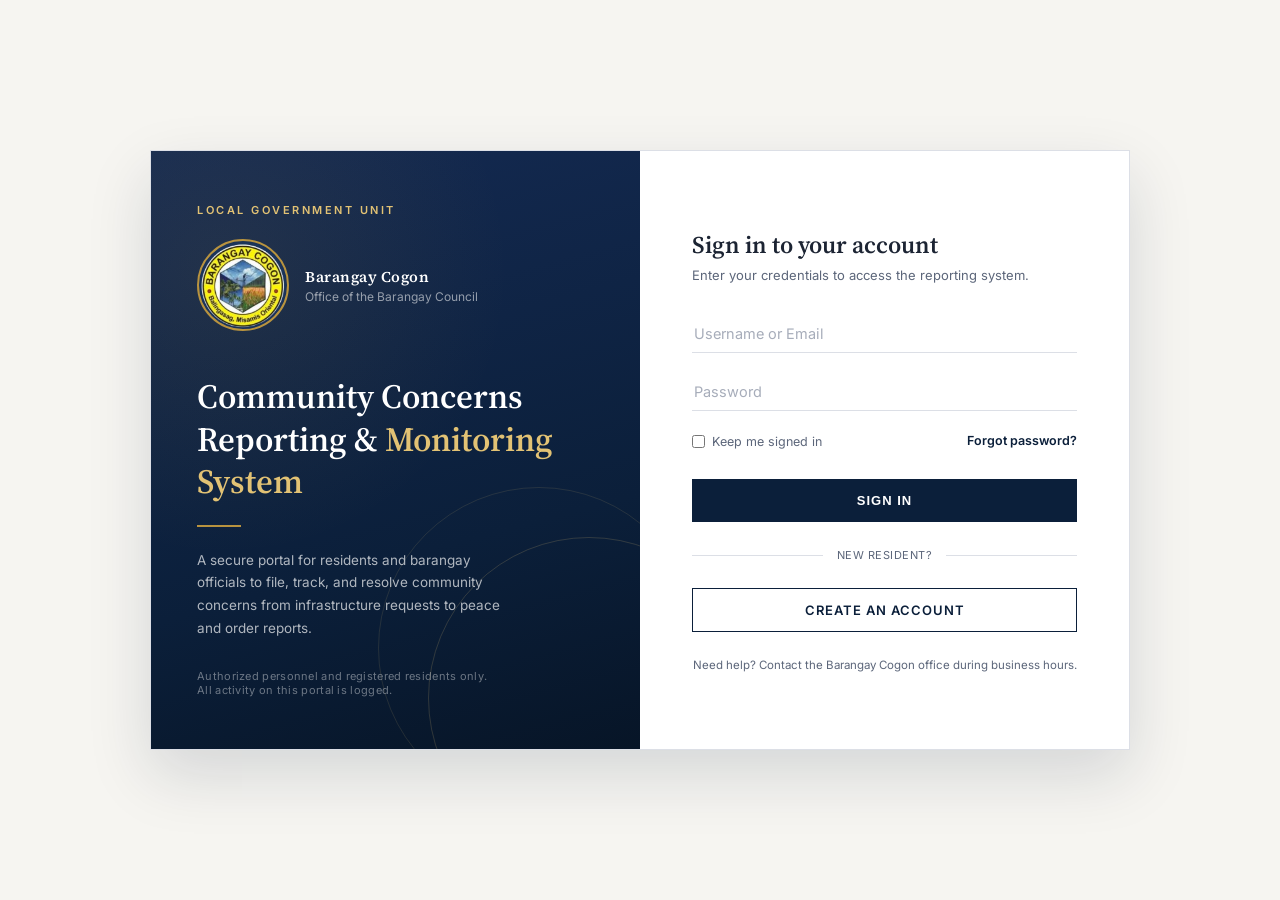
==== index.html @ b7ef54df "partial" ====
<!DOCTYPE html>
<html lang="en">
<head>
<meta charset="UTF-8">
<meta name="viewport" content="width=device-width, initial-scale=1.0">

<title>Barangay Cogon | Community Concerns Reporting and Monitoring System</title>

<link rel="preconnect" href="https://fonts.googleapis.com">
<link rel="preconnect" href="https://fonts.gstatic.com" crossorigin>

<link href="https://fonts.googleapis.com/css2?family=Source+Serif+4:wght@500;600;700&family=Inter:wght@400;500;600;700&display=swap" rel="stylesheet">

<link rel="stylesheet" href="index.css">

</head>
<body>

<div class="portal">

    <div class="institutional">
        <div>
            <div class="eyebrow">Local Government Unit</div>

            <div class="crest-row">
                <div class="crest">
                    <img src="logo.png"
                         alt="Barangay Cogon Seal"
                         onerror="handleCrestError(this)">
                    <div class="crest-fallback" style="display:none;">
                        BRGY<br>COGON
                    </div>
                </div>

                <div>
                    <div class="org-name">Barangay Cogon</div>
                    <div class="org-sub">Office of the Barangay Council</div>
                </div>
            </div>

            <div class="headline">
                Community Concerns Reporting &
                <em>Monitoring System</em>
            </div>

            <div class="rule"></div>

            <p class="lede">
                A secure portal for residents and barangay officials
                to file, track, and resolve community concerns from
                infrastructure requests to peace and order reports.
            </p>
        </div>

        <div class="footnote">
            Authorized personnel and registered residents only.<br>
            All activity on this portal is logged.
        </div>
    </div>

    <div class="form-panel">

        <div class="form-heading">
            Sign in to your account
        </div>

        <p class="form-sub">
            Enter your credentials to access the reporting system.
        </p>    

        <form id="loginForm">

            <div class="field">
                
                <input
                    type="text"
                    id="username"
                    placeholder="Username or Email"
                    required>
            </div>

            <div class="field">
                
                <input
                    type="password"
                    id="password"
                    placeholder="Password"
                    required>
            </div>

            <div class="row-between">
                <label class="remember">
                    <input type="checkbox" id="remember">
                    Keep me signed in
                </label>

                <a href="#" class="forgot">
                    Forgot password?
                </a>
            </div>

            <button type="submit" class="btn-primary">
                Sign In
            </button>

        </form>

        <div class="divider">
            <div class="line"></div>
            <span>NEW RESIDENT?</span>
            <div class="line"></div>
        </div>

        <!-- Link to Registration Page -->
        <a href="regis.html" class="btn-secondary"
           style="display:block; text-align:center; text-decoration:none;">
            Create an account
        </a>

        <p class="helper">
            Need help? Contact the Barangay Cogon office during business hours.
        </p>

    </div>

</div>

<script>
function handleCrestError(img) {
    img.style.display = "none";
    const fallback = img.nextElementSibling;
    if (fallback) {
        fallback.style.display = "flex";
        fallback.style.justifyContent = "center";
        fallback.style.alignItems = "center";
    }
}

document.getElementById("loginForm").addEventListener("submit", function(e){
    e.preventDefault();

    // Replace this with your actual login logic
    alert("Login successful!");
});
</script>

</body>
</html>
---- index.css ----
:root {
  --navy-deep: #0b1f3a;
  --navy-mid: #142a52;
  --gold: #b8933f;
  --gold-light: #e2c274;
  --paper: #f6f5f1;
  --ink: #1c2433;
  --slate: #5c667a;
  --hairline: #dcdfe6;
}

* {
  margin: 0;
  padding: 0;
  box-sizing: border-box;
}

body {
  font-family: 'Inter', Arial, sans-serif;
  background-color: var(--paper);
  color: var(--ink);
  min-height: 100vh;
  display: flex;
  align-items: center;
  justify-content: center;
  padding: 24px;
}

.portal {
  width: 100%;
  max-width: 980px;
  min-height: 600px;
  background: #ffffff;
  display: grid;
  grid-template-columns: 1fr 1fr;
  border: 1px solid var(--hairline);
  box-shadow: 0 25px 60px rgba(11, 31, 58, 0.14);
  position: relative;
}

/* ---------------- Left / Institutional panel ---------------- */
.institutional {
  background:
    radial-gradient(circle at 15% 20%, rgba(184,147,63,0.10), transparent 45%),
    linear-gradient(165deg, var(--navy-mid) 0%, var(--navy-deep) 65%, #071527 100%);
  color: #fff;
  padding: 52px 46px;
  display: flex;
  flex-direction: column;
  justify-content: space-between;
  position: relative;
  overflow: hidden;
}

.institutional::before {
  content: "";
  position: absolute;
  right: -110px;
  bottom: -110px;
  width: 320px;
  height: 320px;
  border-radius: 50%;
  border: 1.5px solid rgba(226, 194, 116, 0.18);
}

.institutional::after {
  content: "";
  position: absolute;
  right: -60px;
  bottom: -60px;
  width: 320px;
  height: 320px;
  border-radius: 50%;
  border: 1.5px solid rgba(226, 194, 116, 0.12);
}

.eyebrow {
  font-size: 11px;
  letter-spacing: 2.5px;
  text-transform: uppercase;
  color: var(--gold-light);
  font-weight: 600;
}

.crest-row {
  display: flex;
  align-items: center;
  gap: 16px;
  margin-top: 22px;
}

.crest {
  width: 92px;
  height: 92px;
  border-radius: 50%;
  flex-shrink: 0;
  background: radial-gradient(circle, #3a5a8a 0%, #1c355c 65%, #0b1f3a 100%);
  border: 2px solid var(--gold);
  display: flex;
  align-items: center;
  justify-content: center;
  position: relative;
}

.crest img {
  width: 100%;
  height: 100%;
  object-fit: cover;
  border-radius: 50%;
}

.crest-fallback {
  font-family: 'Source Serif 4', serif;
  font-size: 11px;
  font-weight: 600;
  letter-spacing: 0.5px;
  text-align: center;
  line-height: 1.2;
}

.org-name {
  font-family: 'Source Serif 4', serif;
  font-size: 15px;
  font-weight: 600;
  letter-spacing: 0.5px;
}

.org-sub {
  font-size: 12px;
  color: rgba(255,255,255,0.55);
  margin-top: 2px;
}

.headline {
  font-family: 'Source Serif 4', serif;
  font-size: 34px;
  line-height: 1.25;
  font-weight: 600;
  margin-top: 44px;
  max-width: 360px;
  position: relative;
  z-index: 1;
}

.headline em {
  font-style: normal;
  color: var(--gold-light);
}

.rule {
  width: 44px;
  height: 2px;
  background: var(--gold);
  margin: 22px 0;
}

.lede {
  font-size: 13.5px;
  line-height: 1.7;
  color: rgba(255,255,255,0.68);
  max-width: 320px;
  position: relative;
  z-index: 1;
}

.footnote {
  font-size: 11px;
  color: rgba(255,255,255,0.4);
  letter-spacing: 0.3px;
  position: relative;
  z-index: 1;
}

/* ---------------- Right / Form panel ---------------- */
.form-panel {
  padding: 56px 52px;
  display: flex;
  flex-direction: column;
  justify-content: center;
}

.form-heading {
  font-family: 'Source Serif 4', serif;
  font-size: 24px;
  font-weight: 600;
  color: var(--ink);
}

.form-sub {
  font-size: 13px;
  color: var(--slate);
  margin-top: 6px;
  margin-bottom: 34px;
}

.field {
  margin-bottom: 22px;
}

.field label {
  display: block;
  font-size: 11.5px;
  font-weight: 600;
  letter-spacing: 0.4px;
  text-transform: uppercase;
  color: var(--slate);
  margin-bottom: 8px;
}

.field input {
  width: 100%;
  border: none;
  border-bottom: 1.5px solid var(--hairline);
  padding: 8px 2px 10px;
  font-size: 14.5px;
  font-family: 'Inter', sans-serif;
  color: var(--ink);
  outline: none;
  background: transparent;
  transition: border-color 0.2s ease;
}

.field input::placeholder {
  color: #a7adba;
}

.field input:focus {
  border-bottom-color: var(--gold);
}

.row-between {
  display: flex;
  align-items: center;
  justify-content: space-between;
  font-size: 12.5px;
  margin-bottom: 30px;
}

.remember {
  display: flex;
  align-items: center;
  gap: 7px;
  color: var(--slate);
}

.remember input {
  accent-color: var(--navy-deep);
}

.forgot {
  color: var(--navy-deep);
  text-decoration: none;
  font-weight: 600;
  border-bottom: 1px solid transparent;
}

.forgot:hover {
  border-bottom-color: var(--navy-deep);
}

.btn-primary {
  width: 100%;
  padding: 14px;
  background: var(--navy-deep);
  color: #fff;
  border: none;
  font-size: 13px;
  font-weight: 600;
  letter-spacing: 1px;
  text-transform: uppercase;
  cursor: pointer;
  transition: background-color 0.2s ease;
}

.btn-primary:hover {
  background: #142a52;
}

.divider {
  display: flex;
  align-items: center;
  gap: 14px;
  margin: 26px 0;
}

.divider .line {
  flex: 1;
  height: 1px;
  background: var(--hairline);
}

.divider span {
  font-size: 11px;
  color: var(--slate);
  letter-spacing: 0.5px;
}

.btn-secondary {
  width: 100%;
  padding: 13px;
  background: transparent;
  color: var(--navy-deep);
  border: 1.5px solid var(--navy-deep);
  font-size: 13px;
  font-weight: 600;
  letter-spacing: 1px;
  text-transform: uppercase;
  cursor: pointer;
  transition: all 0.2s ease;
}

.btn-secondary:hover {
  background: var(--navy-deep);
  color: #fff;
}

.helper {
  text-align: center;
  font-size: 11.5px;
  color: var(--slate);
  margin-top: 26px;
}

.field-error {
  display: none;
  font-size: 12px;
  color: #b3261e;
  margin-top: -14px;
  margin-bottom: 18px;
}

.field-row {
  display: grid;
  grid-template-columns: 1fr 1fr;
  gap: 16px;
}

.portal.scrollable {
  max-height: 90vh;
}

.form-panel.scrollable {
  overflow-y: auto;
  max-height: 90vh;
}

/* ---------------- Responsive ---------------- */
@media (max-width: 760px) {
  .portal {
    grid-template-columns: 1fr;
    max-width: 420px;
  }
  .institutional {
    padding: 40px 32px;
  }
  .headline {
    font-size: 26px;
    margin-top: 30px;
  }
  .form-panel {
    padding: 40px 32px;
  }
}

:focus-visible {
  outline: 2px solid var(--gold);
  outline-offset: 2px;
}
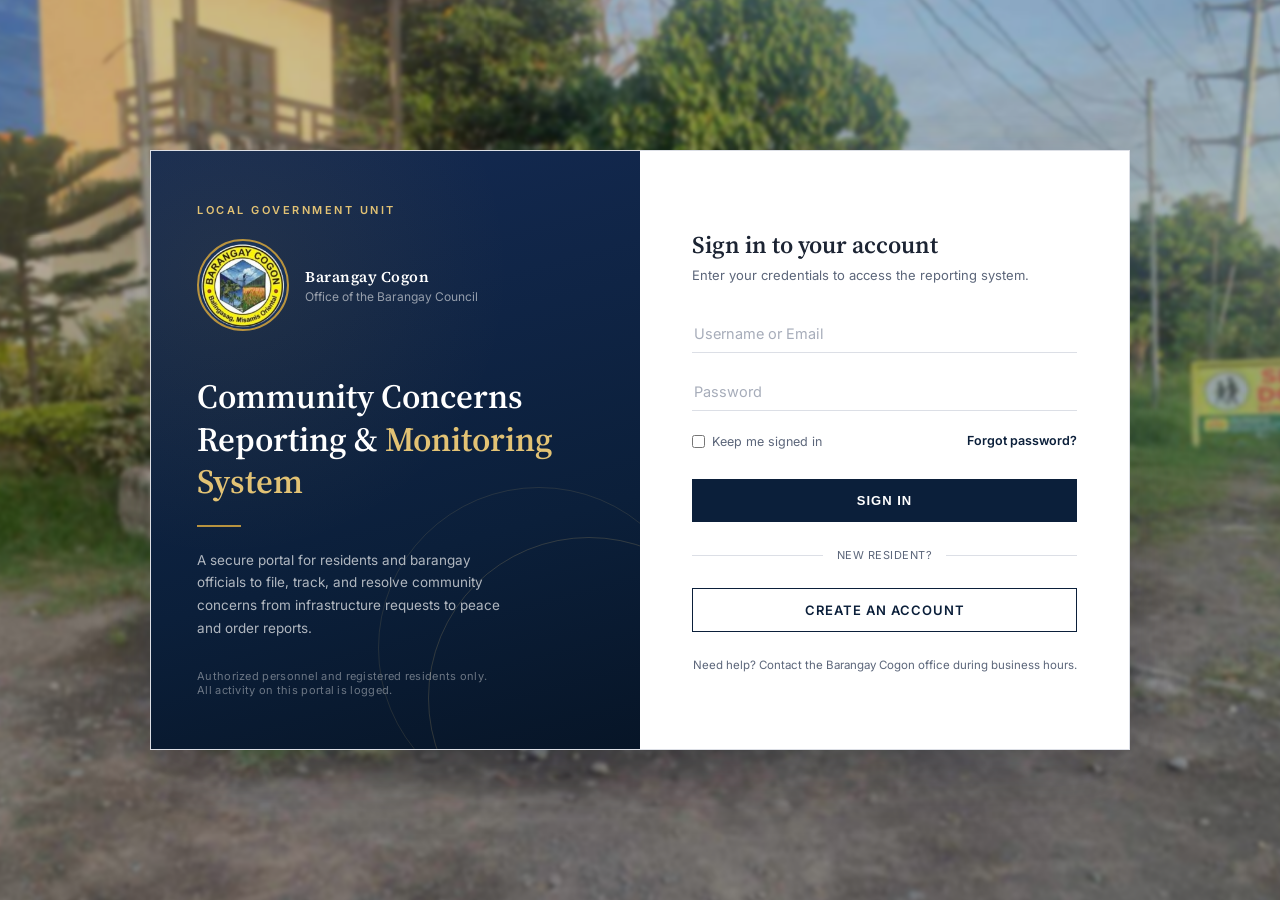
==== commit be9245e4: "updte" ====
--- a/index.html
+++ b/index.html
@@ -15,6 +15,9 @@
 
 </head>
 <body>
+
+<!-- Background Image -->
+<div class="background"></div>
 
 <div class="portal">
 
@@ -66,12 +69,11 @@
 
         <p class="form-sub">
             Enter your credentials to access the reporting system.
-        </p>    
+        </p>
 
         <form id="loginForm">
 
             <div class="field">
-                
                 <input
                     type="text"
                     id="username"
@@ -80,7 +82,6 @@
             </div>
 
             <div class="field">
-                
                 <input
                     type="password"
                     id="password"
@@ -111,8 +112,9 @@
             <div class="line"></div>
         </div>
 
-        <!-- Link to Registration Page -->
-        <a href="regis.html" class="btn-secondary"
+        <!-- Create Account Button -->
+        <a href="regis.html"
+           class="btn-secondary"
            style="display:block; text-align:center; text-decoration:none;">
             Create an account
         </a>
@@ -126,6 +128,7 @@
 </div>
 
 <script>
+// Falls back to text initials if the crest image fails to load
 function handleCrestError(img) {
     img.style.display = "none";
     const fallback = img.nextElementSibling;
@@ -136,7 +139,8 @@
     }
 }
 
-document.getElementById("loginForm").addEventListener("submit", function(e){
+// Login form handler
+document.getElementById("loginForm").addEventListener("submit", function(e) {
     e.preventDefault();
 
     // Replace this with your actual login logic
--- a/index.css
+++ b/index.css
@@ -9,6 +9,35 @@
   --hairline: #dcdfe6;
 }
 
+/* ===== Background Image ===== */
+body{
+    margin:0;
+    padding:0;
+    overflow-x:hidden;
+}
+
+/* ===== Background Image ===== */
+.background{
+    position: fixed;
+    inset: 0;
+    background: url("background.jpg") center center/cover no-repeat;
+    filter: blur(2px);        /* Mas klaro ang picture */
+    transform: scale(1.03);
+    z-index: -2;
+}
+
+.background::after{
+    content: "";
+    position: absolute;
+    inset: 0;
+    background: rgba(0, 0, 0, 0.20);  /* Light overlay */
+}
+
+.portal{
+    position:relative;
+    z-index:1;
+}
+
 * {
   margin: 0;
   padding: 0;
@@ -23,7 +52,7 @@
   display: flex;
   align-items: center;
   justify-content: center;
-  padding: 24px;
+  padding: 10px;
 }
 
 .portal {
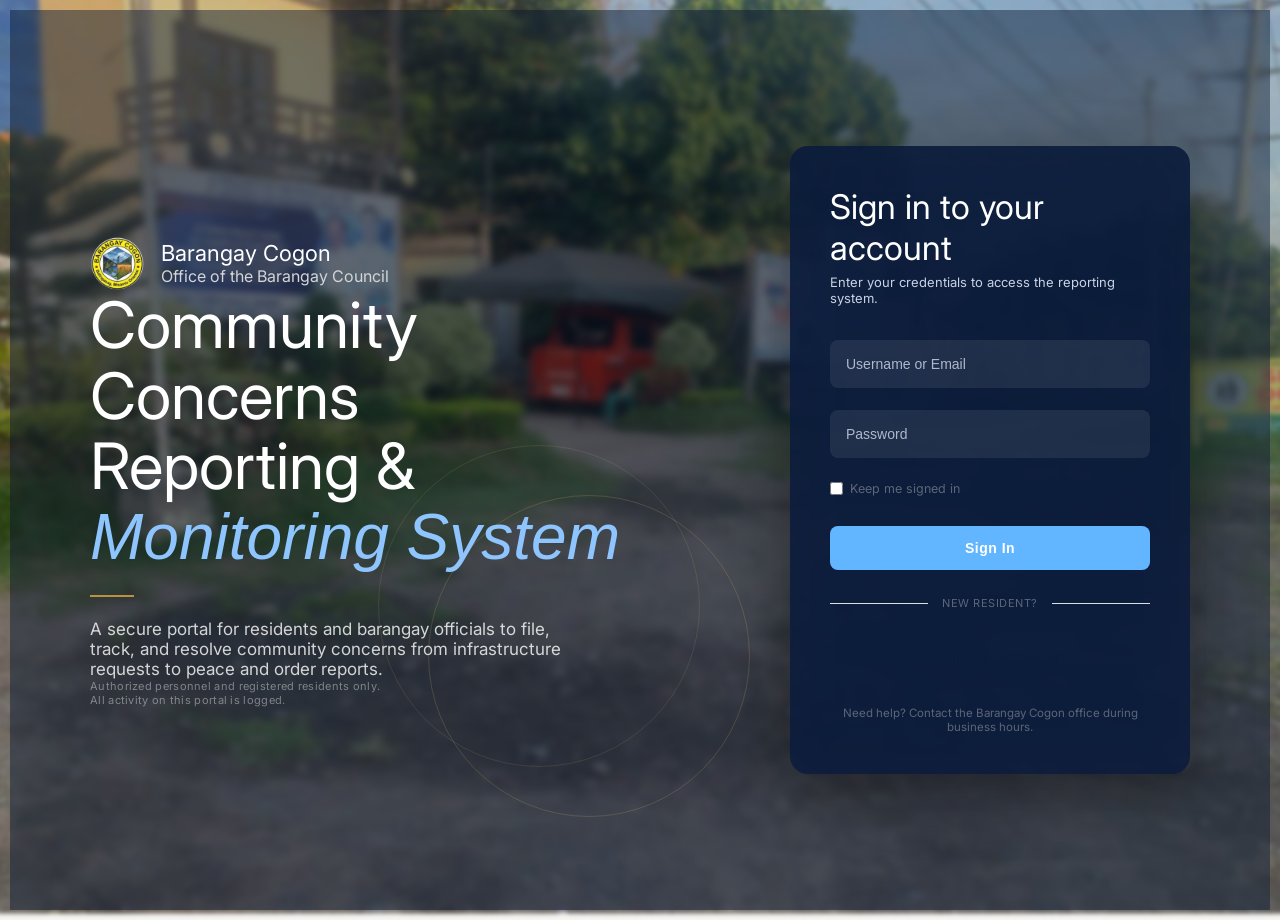
==== commit ee7a6a78: "upd" ====
--- a/index.html
+++ b/index.html
@@ -23,7 +23,6 @@
 
     <div class="institutional">
         <div>
-            <div class="eyebrow">Local Government Unit</div>
 
             <div class="crest-row">
                 <div class="crest">
--- a/index.css
+++ b/index.css
@@ -16,12 +16,11 @@
     overflow-x:hidden;
 }
 
-/* ===== Background Image ===== */
 .background{
     position: fixed;
     inset: 0;
     background: url("background.jpg") center center/cover no-repeat;
-    filter: blur(2px);        /* Mas klaro ang picture */
+    filter: blur(2px);
     transform: scale(1.03);
     z-index: -2;
 }
@@ -30,7 +29,7 @@
     content: "";
     position: absolute;
     inset: 0;
-    background: rgba(0, 0, 0, 0.20);  /* Light overlay */
+    background: rgba(0, 0, 0, 0.20);
 }
 
 .portal{
@@ -55,30 +54,27 @@
   padding: 10px;
 }
 
-.portal {
-  width: 100%;
-  max-width: 980px;
-  min-height: 600px;
-  background: #ffffff;
-  display: grid;
-  grid-template-columns: 1fr 1fr;
-  border: 1px solid var(--hairline);
-  box-shadow: 0 25px 60px rgba(11, 31, 58, 0.14);
-  position: relative;
+.portal{
+    width:100%;
+    height:100vh;
+    max-width:none;
+    display:flex;
+    justify-content:space-between;
+    align-items:center;
+    padding:60px 80px;
+    background:rgba(6,20,45,.45);
+    backdrop-filter:blur(3px);
+    border:none;
+    box-shadow:none;
 }
 
 /* ---------------- Left / Institutional panel ---------------- */
-.institutional {
-  background:
-    radial-gradient(circle at 15% 20%, rgba(184,147,63,0.10), transparent 45%),
-    linear-gradient(165deg, var(--navy-mid) 0%, var(--navy-deep) 65%, #071527 100%);
-  color: #fff;
-  padding: 52px 46px;
-  display: flex;
-  flex-direction: column;
-  justify-content: space-between;
-  position: relative;
-  overflow: hidden;
+.institutional{
+    position:relative; /* FIX: needed so ::before/::after circles anchor here, not the page */
+    width:50%;
+    background:transparent;
+    padding:0;
+    color:#fff;
 }
 
 .institutional::before {
@@ -118,17 +114,13 @@
   margin-top: 22px;
 }
 
-.crest {
-  width: 92px;
-  height: 92px;
-  border-radius: 50%;
-  flex-shrink: 0;
-  background: radial-gradient(circle, #3a5a8a 0%, #1c355c 65%, #0b1f3a 100%);
-  border: 2px solid var(--gold);
-  display: flex;
-  align-items: center;
-  justify-content: center;
-  position: relative;
+.crest{
+    width:55px;
+    height:55px;
+    border:none;
+    background:none;
+    border-radius:50%;
+    overflow:hidden; /* FIX: keep fallback/image contained within the circle */
 }
 
 .crest img {
@@ -139,6 +131,14 @@
 }
 
 .crest-fallback {
+  /* FIX: was unstyled text with no size/background — now renders as a proper circular badge */
+  display:flex;
+  align-items:center;
+  justify-content:center;
+  width:100%;
+  height:100%;
+  background: var(--gold);
+  color: var(--navy-deep);
   font-family: 'Source Serif 4', serif;
   font-size: 11px;
   font-weight: 600;
@@ -147,33 +147,25 @@
   line-height: 1.2;
 }
 
-.org-name {
-  font-family: 'Source Serif 4', serif;
-  font-size: 15px;
-  font-weight: 600;
-  letter-spacing: 0.5px;
-}
-
-.org-sub {
-  font-size: 12px;
-  color: rgba(255,255,255,0.55);
-  margin-top: 2px;
-}
-
-.headline {
-  font-family: 'Source Serif 4', serif;
-  font-size: 34px;
-  line-height: 1.25;
-  font-weight: 600;
-  margin-top: 44px;
-  max-width: 360px;
-  position: relative;
-  z-index: 1;
-}
-
-.headline em {
-  font-style: normal;
-  color: var(--gold-light);
+.org-name{
+    font-size:22px;
+    color:#fff;
+}
+
+.org-sub{
+    color:#d5d5d5;
+}
+
+.headline{
+    font-size:64px;
+    max-width:600px;
+    line-height:1.1;
+    color:#fff;
+}
+
+.headline em{
+    color:#8ec5ff;
+    font-style:italic;
 }
 
 .rule {
@@ -183,13 +175,10 @@
   margin: 22px 0;
 }
 
-.lede {
-  font-size: 13.5px;
-  line-height: 1.7;
-  color: rgba(255,255,255,0.68);
-  max-width: 320px;
-  position: relative;
-  z-index: 1;
+.lede{
+    max-width:500px;
+    font-size:17px;
+    color:rgba(255,255,255,.8);
 }
 
 .footnote {
@@ -201,25 +190,27 @@
 }
 
 /* ---------------- Right / Form panel ---------------- */
-.form-panel {
-  padding: 56px 52px;
-  display: flex;
-  flex-direction: column;
-  justify-content: center;
-}
-
-.form-heading {
-  font-family: 'Source Serif 4', serif;
-  font-size: 24px;
-  font-weight: 600;
-  color: var(--ink);
-}
-
-.form-sub {
-  font-size: 13px;
-  color: var(--slate);
-  margin-top: 6px;
-  margin-bottom: 34px;
+.form-panel{
+    width:400px;
+    background:rgba(12,28,60,.90);
+    backdrop-filter:blur(20px);
+    border-radius:18px;
+    padding:40px;
+    color:#fff;
+    box-shadow:0 20px 60px rgba(0,0,0,.4);
+}
+
+.form-heading{
+    color:white;
+    font-size:34px;
+}
+
+/* FIX: merged the two duplicate .form-sub rules into one */
+.form-sub{
+    color:#c9d3e5;
+    font-size: 13px;
+    margin-top: 6px;
+    margin-bottom: 34px;
 }
 
 .field {
@@ -236,25 +227,26 @@
   margin-bottom: 8px;
 }
 
-.field input {
-  width: 100%;
-  border: none;
-  border-bottom: 1.5px solid var(--hairline);
-  padding: 8px 2px 10px;
-  font-size: 14.5px;
-  font-family: 'Inter', sans-serif;
-  color: var(--ink);
-  outline: none;
-  background: transparent;
-  transition: border-color 0.2s ease;
-}
-
-.field input::placeholder {
-  color: #a7adba;
+.field input{
+    width:100%; /* FIX: inputs had no width, would render tiny */
+    background:rgba(255,255,255,.08);
+    border:1px solid transparent; /* FIX: gives focus something to actually color */
+    border-radius:8px;
+    color:white;
+    padding:15px;
+    font-size:14px;
+    outline:none;
+    transition: box-shadow .2s ease, border-color .2s ease;
+}
+
+.field input::placeholder{
+    color:#aeb9cb;
 }
 
 .field input:focus {
-  border-bottom-color: var(--gold);
+  /* FIX: old rule targeted a nonexistent border-bottom-color */
+  border-color: var(--gold);
+  box-shadow: 0 0 0 3px rgba(184, 147, 63, 0.25);
 }
 
 .row-between {
@@ -287,22 +279,23 @@
   border-bottom-color: var(--navy-deep);
 }
 
-.btn-primary {
-  width: 100%;
-  padding: 14px;
-  background: var(--navy-deep);
-  color: #fff;
-  border: none;
-  font-size: 13px;
-  font-weight: 600;
-  letter-spacing: 1px;
-  text-transform: uppercase;
-  cursor: pointer;
-  transition: background-color 0.2s ease;
-}
-
-.btn-primary:hover {
-  background: #142a52;
+.btn-primary{
+    /* FIX: had no padding/width/border/cursor, would render as a tiny inline button */
+    width:100%;
+    padding:14px;
+    border:none;
+    border-radius:8px;
+    background:#62b6ff;
+    color:#fff;
+    font-size:14px;
+    font-weight:600;
+    letter-spacing:0.5px;
+    cursor:pointer;
+    transition: background .2s ease;
+}
+
+.btn-primary:hover{
+    background:#4ea8ff;
 }
 
 .divider {
@@ -376,19 +369,26 @@
 /* ---------------- Responsive ---------------- */
 @media (max-width: 760px) {
   .portal {
-    grid-template-columns: 1fr;
+    /* FIX: .portal is display:flex, not grid — grid-template-columns did nothing.
+       Stack the two panels vertically instead. */
+    flex-direction: column;
+    height: auto;
     max-width: 420px;
+    padding: 40px 32px;
+    gap: 32px;
   }
   .institutional {
+    width: 100%;
+    padding: 40px 32px;
+  }
+  .form-panel {
+    width: 100%;
     padding: 40px 32px;
   }
   .headline {
     font-size: 26px;
     margin-top: 30px;
   }
-  .form-panel {
-    padding: 40px 32px;
-  }
 }
 
 :focus-visible {
